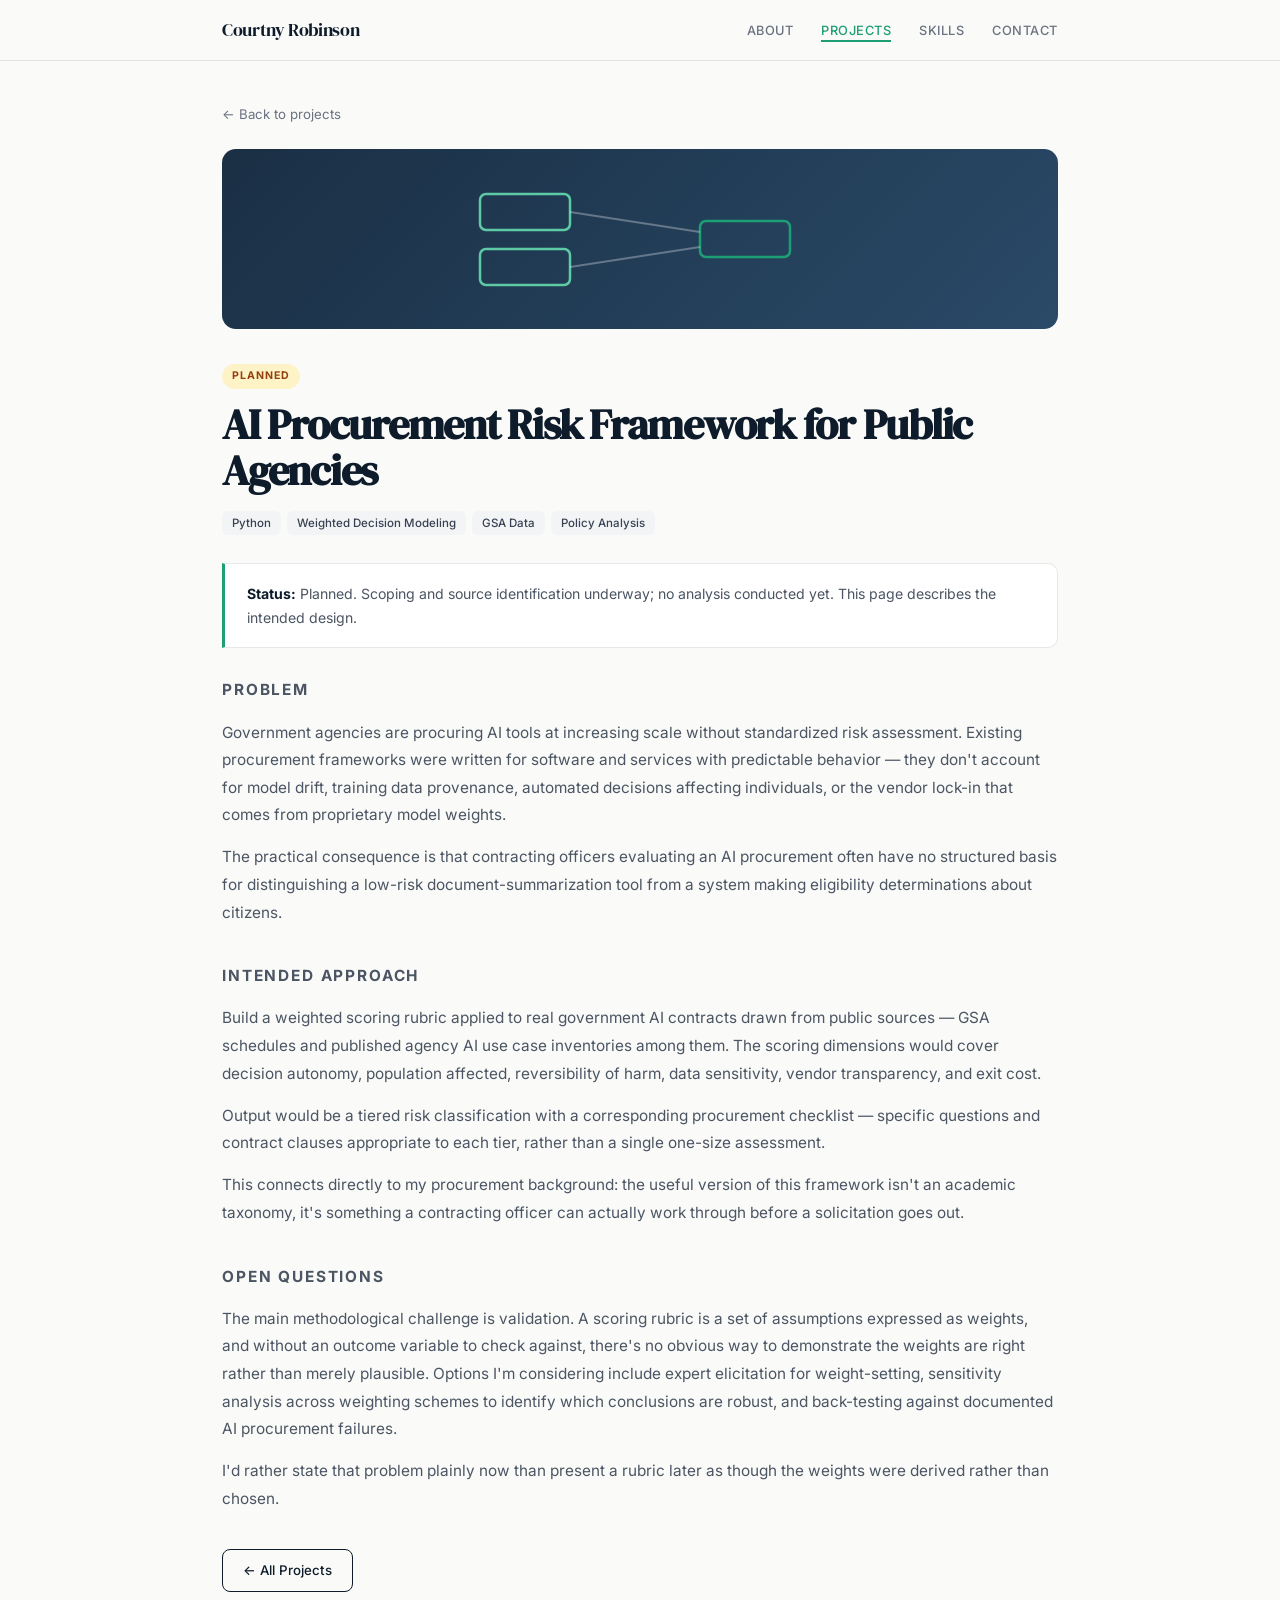
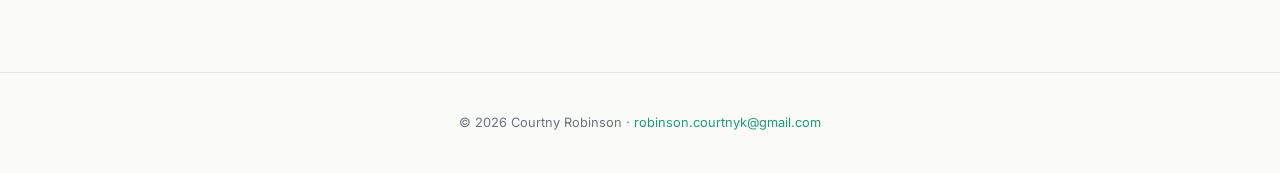
==== projects/ai-procurement-risk.html @ af037c47 "Rename ai-procurement-risk.html to projects/ai-procurement-risk.html" ====
<!DOCTYPE html>
<html lang="en">
<head>
<meta charset="UTF-8">
<meta name="viewport" content="width=device-width, initial-scale=1.0">
<title>AI Procurement Risk Framework — Courtny Robinson</title>
<link rel="preconnect" href="https://fonts.googleapis.com">
<link href="https://fonts.googleapis.com/css2?family=DM+Serif+Display&family=Inter:wght@300;400;500;600;700&display=swap" rel="stylesheet">
<link rel="stylesheet" href="../assets/style.css">
</head>
<body>

<nav>
  <div class="nav-inner">
    <a href="../index.html" class="nav-logo">Courtny Robinson</a>
    <button class="nav-toggle" aria-label="Toggle navigation">☰</button>
    <ul class="nav-links">
      <li><a href="../index.html#about">About</a></li>
      <li><a href="../index.html#projects" class="active">Projects</a></li>
      <li><a href="../index.html#skills">Skills</a></li>
      <li><a href="../index.html#contact">Contact</a></li>
    </ul>
  </div>
</nav>

<div class="wrap">
  <section style="padding-top:2.5rem">
    <a href="../index.html#projects" class="back-link">← Back to projects</a>

    <div class="detail-banner thumb-research">
      <svg viewBox="0 0 500 180" width="100%" height="180" preserveAspectRatio="xMidYMid meet">
        <rect x="90" y="45" width="90" height="36" rx="6" fill="none" stroke="#5DCAA5" stroke-width="2.5"/>
        <rect x="90" y="100" width="90" height="36" rx="6" fill="none" stroke="#5DCAA5" stroke-width="2.5"/>
        <rect x="310" y="72" width="90" height="36" rx="6" fill="none" stroke="#1D9E75" stroke-width="2.5"/>
        <line x1="180" y1="63" x2="310" y2="83" stroke="rgba(255,255,255,.3)" stroke-width="2"/>
        <line x1="180" y1="118" x2="310" y2="98" stroke="rgba(255,255,255,.3)" stroke-width="2"/>
      </svg>
    </div>

    <span class="tag tag-progress">Planned</span>
    <h1 style="font-size:clamp(1.8rem,4.5vw,2.6rem)">AI Procurement Risk Framework for Public Agencies</h1>
    <div class="chips" style="margin:1rem 0 1.5rem">
      <span class="chip">Python</span><span class="chip">Weighted Decision Modeling</span>
      <span class="chip">GSA Data</span><span class="chip">Policy Analysis</span>
    </div>

    <div class="callout">
      <strong>Status:</strong> Planned. Scoping and source identification underway; no analysis
      conducted yet. This page describes the intended design.
    </div>

    <div class="pps-block">
      <p class="pps-label">Problem</p>
      <p>
        Government agencies are procuring AI tools at increasing scale without standardized risk
        assessment. Existing procurement frameworks were written for software and services with
        predictable behavior — they don't account for model drift, training data provenance, automated
        decisions affecting individuals, or the vendor lock-in that comes from proprietary model
        weights.
      </p>
      <p>
        The practical consequence is that contracting officers evaluating an AI procurement often have
        no structured basis for distinguishing a low-risk document-summarization tool from a system
        making eligibility determinations about citizens.
      </p>
    </div>

    <div class="pps-block">
      <p class="pps-label">Intended approach</p>
      <p>
        Build a weighted scoring rubric applied to real government AI contracts drawn from public
        sources — GSA schedules and published agency AI use case inventories among them. The scoring
        dimensions would cover decision autonomy, population affected, reversibility of harm, data
        sensitivity, vendor transparency, and exit cost.
      </p>
      <p>
        Output would be a tiered risk classification with a corresponding procurement checklist —
        specific questions and contract clauses appropriate to each tier, rather than a single
        one-size assessment.
      </p>
      <p>
        This connects directly to my procurement background: the useful version of this framework isn't
        an academic taxonomy, it's something a contracting officer can actually work through before a
        solicitation goes out.
      </p>
    </div>

    <div class="pps-block">
      <p class="pps-label">Open questions</p>
      <p>
        The main methodological challenge is validation. A scoring rubric is a set of assumptions
        expressed as weights, and without an outcome variable to check against, there's no obvious way
        to demonstrate the weights are right rather than merely plausible. Options I'm considering
        include expert elicitation for weight-setting, sensitivity analysis across weighting schemes to
        identify which conclusions are robust, and back-testing against documented AI procurement
        failures.
      </p>
      <p>
        I'd rather state that problem plainly now than present a rubric later as though the weights
        were derived rather than chosen.
      </p>
    </div>

    <div class="btn-row" style="margin-top:2rem">
      <a href="../index.html#projects" class="btn btn-ghost">← All Projects</a>
    </div>
  </section>
</div>

<footer>
  © 2026 Courtny Robinson · <a href="mailto:robinson.courtnyk@gmail.com">robinson.courtnyk@gmail.com</a>
</footer>

<script src="../assets/main.js"></script>
</body>
</html>
---- assets/style.css ----
/* ============================================================
   Courtny Robinson — Portfolio
   Shared stylesheet
   ============================================================ */

*, *::before, *::after { box-sizing: border-box; margin: 0; padding: 0; }

:root {
  --navy: #0D1B2A;
  --navy-soft: #1c3350;
  --teal: #1D9E75;
  --teal-dark: #0F6E56;
  --teal-light: #E1F5EE;
  --cream: #FAFAF8;
  --muted: #6B7280;
  --text: #1a1a1a;
  --text-soft: #4B5563;
  --border: rgba(0,0,0,0.09);
  --chip-bg: #F3F4F6;
}

html { scroll-behavior: smooth; }

body {
  font-family: 'Inter', -apple-system, BlinkMacSystemFont, sans-serif;
  background: var(--cream);
  color: var(--text);
  line-height: 1.6;
  -webkit-font-smoothing: antialiased;
}

/* ---------- Layout ---------- */
.wrap { max-width: 900px; margin: 0 auto; padding: 0 2rem; }
section { padding: 5rem 0; }
.divider { height: 1px; background: var(--border); max-width: 900px; margin: 0 auto; }

/* ---------- Nav ---------- */
nav {
  position: sticky; top: 0; z-index: 100;
  background: rgba(250,250,248,0.93);
  backdrop-filter: blur(10px);
  border-bottom: 1px solid var(--border);
}
.nav-inner {
  max-width: 900px; margin: 0 auto; padding: 0 2rem; height: 60px;
  display: flex; justify-content: space-between; align-items: center;
}
.nav-logo {
  font-family: 'DM Serif Display', Georgia, serif;
  font-size: 1.1rem; color: var(--navy); letter-spacing: -0.02em;
  text-decoration: none;
}
.nav-links { display: flex; gap: 1.75rem; list-style: none; }
.nav-links a {
  font-size: 0.8rem; font-weight: 500; color: var(--muted);
  text-decoration: none; letter-spacing: 0.04em; text-transform: uppercase;
  transition: color 0.2s; padding-bottom: 2px;
}
.nav-links a:hover, .nav-links a.active { color: var(--teal); }
.nav-links a.active { border-bottom: 2px solid var(--teal); }

.nav-toggle {
  display: none; background: none; border: none; cursor: pointer;
  font-size: 1.4rem; color: var(--navy);
}

/* ---------- Typography ---------- */
h1 {
  font-family: 'DM Serif Display', Georgia, serif;
  font-size: clamp(2.2rem, 5.5vw, 3.5rem);
  line-height: 1.1; color: var(--navy);
  letter-spacing: -0.03em; margin-bottom: 1.1rem;
}
h2 {
  font-family: 'DM Serif Display', Georgia, serif;
  font-size: clamp(1.6rem, 3.5vw, 2.1rem);
  color: var(--navy); letter-spacing: -0.02em; margin-bottom: 2rem;
}
h3 {
  font-family: 'DM Serif Display', Georgia, serif;
  font-size: 1.25rem; color: var(--navy);
  letter-spacing: -0.01em; margin-bottom: 0.6rem;
}
.eyebrow {
  font-size: 0.72rem; font-weight: 600; letter-spacing: 0.12em;
  text-transform: uppercase; color: var(--teal); margin-bottom: 0.8rem;
}
.lede { font-size: 1.05rem; color: var(--muted); line-height: 1.7; max-width: 560px; }

/* ---------- Hero ---------- */
#hero {
  padding-top: 5.5rem; padding-bottom: 4rem;
  display: grid; grid-template-columns: 1fr auto;
  align-items: start; gap: 3rem;
}
.avatar {
  width: 140px; height: 140px; border-radius: 50%;
  background: linear-gradient(135deg, var(--teal) 0%, var(--teal-dark) 100%);
  display: flex; align-items: center; justify-content: center;
  font-family: 'DM Serif Display', Georgia, serif;
  font-size: 2.8rem; color: #fff; flex-shrink: 0;
  box-shadow: 0 8px 32px rgba(29,158,117,0.25);
}

/* ---------- Badges & chips ---------- */
.badge-row { display: flex; flex-wrap: wrap; gap: 8px; margin: 1.75rem 0; }
.badge {
  font-size: 0.7rem; font-weight: 600; letter-spacing: 0.06em;
  text-transform: uppercase; padding: 5px 12px; border-radius: 100px;
  background: var(--teal-light); color: var(--teal-dark);
}
.chips { display: flex; flex-wrap: wrap; gap: 6px; }
.chip {
  font-size: 0.72rem; font-weight: 500; padding: 3px 10px;
  border-radius: 6px; background: var(--chip-bg); color: #374151;
}
.tag {
  font-size: 0.66rem; font-weight: 700; letter-spacing: 0.1em;
  text-transform: uppercase; color: var(--teal-dark);
  background: var(--teal-light); padding: 4px 10px;
  border-radius: 100px; display: inline-block; margin-bottom: 0.8rem;
}
.tag-progress { background: #FEF3C7; color: #92400E; }

/* ---------- Buttons ---------- */
.btn-row { display: flex; gap: 10px; flex-wrap: wrap; }
.btn {
  font-size: 0.83rem; font-weight: 600; padding: 10px 20px;
  border-radius: 8px; text-decoration: none; cursor: pointer;
  display: inline-flex; align-items: center; gap: 6px;
  transition: all 0.2s; border: 1.5px solid transparent;
}
.btn-primary { background: var(--navy); color: #fff; }
.btn-primary:hover { background: var(--navy-soft); }
.btn-outline {
  background: transparent; color: var(--teal);
  border-color: var(--teal); font-weight: 500;
}
.btn-outline:hover { background: var(--teal); color: #fff; }
.btn-ghost {
  background: transparent; color: var(--navy); border-color: var(--navy);
  font-weight: 500;
}
.btn-ghost:hover { background: var(--navy); color: #fff; }

/* ---------- Cards ---------- */
.card {
  background: #fff; border: 1px solid var(--border);
  border-radius: 14px; overflow: hidden;
  transition: box-shadow 0.2s, transform 0.2s;
}
.card:hover { box-shadow: 0 10px 34px rgba(0,0,0,0.08); transform: translateY(-2px); }
.card-body { padding: 1.5rem 1.75rem 1.75rem; }
.card-body p { font-size: 0.9rem; line-height: 1.7; color: var(--text-soft); margin-bottom: 1rem; }

.thumb { height: 130px; position: relative; }
.thumb-evm { background: linear-gradient(135deg, var(--navy) 0%, var(--navy-soft) 100%); }
.thumb-proc { background: linear-gradient(135deg, var(--navy) 0%, #14405e 100%); }
.thumb-research { background: linear-gradient(135deg, #1a2f44 0%, #2a4a68 100%); }

/* ---------- Grids ---------- */
.grid-2 { display: grid; grid-template-columns: 1fr 1fr; gap: 1.5rem; }
.grid-auto { display: grid; grid-template-columns: repeat(auto-fit, minmax(220px,1fr)); gap: 1.25rem; }

.group-label {
  font-size: 0.7rem; font-weight: 700; letter-spacing: 0.12em;
  text-transform: uppercase; color: var(--muted);
  margin: 2.5rem 0 1.25rem; padding-bottom: 0.5rem;
  border-bottom: 1px solid var(--border);
}
.group-label:first-of-type { margin-top: 0; }

/* ---------- About ---------- */
.about-text { font-size: 1.02rem; line-height: 1.85; color: var(--text-soft); max-width: 680px; }
.about-text p { margin-bottom: 1rem; }

.value-item {
  background: #fff; border: 1px solid var(--border);
  border-left: 3px solid var(--teal);
  border-radius: 0 10px 10px 0; padding: 1rem 1.25rem;
}
.value-item strong { display: block; color: var(--navy); font-size: 0.92rem; margin-bottom: 0.25rem; }
.value-item span { font-size: 0.84rem; color: var(--muted); line-height: 1.6; }

/* ---------- Skills ---------- */
.skill-group {
  background: #fff; border: 1px solid var(--border);
  border-radius: 12px; padding: 1.25rem 1.5rem;
}
.skill-group-title {
  font-size: 0.7rem; font-weight: 700; letter-spacing: 0.1em;
  text-transform: uppercase; color: var(--teal); margin-bottom: 0.9rem;
}
.skill-list { list-style: none; }
.skill-list li {
  font-size: 0.87rem; color: var(--text-soft); padding: 5px 0;
  border-bottom: 1px solid var(--border);
  display: flex; align-items: center; gap: 8px;
}
.skill-list li:last-child { border-bottom: none; }
.dot { width: 6px; height: 6px; border-radius: 50%; background: var(--teal); flex-shrink: 0; }

/* ---------- Contact ---------- */
.contact-link {
  display: flex; align-items: center; gap: 12px;
  font-size: 0.88rem; color: var(--navy); text-decoration: none;
  padding: 11px 15px; border-radius: 10px; background: #fff;
  border: 1px solid var(--border); transition: all 0.2s; margin-bottom: 10px;
}
.contact-link:hover { border-color: var(--teal); color: var(--teal); }
.contact-icon {
  width: 32px; height: 32px; border-radius: 8px; background: var(--teal-light);
  display: flex; align-items: center; justify-content: center;
  font-size: 15px; flex-shrink: 0; color: var(--teal-dark); font-weight: 600;
}

.cert-block {
  background: #fff; border: 1px solid var(--border);
  border-radius: 14px; padding: 1.5rem;
}
.cert-item {
  display: flex; align-items: flex-start; gap: 10px;
  padding: 8px 0; border-bottom: 1px solid var(--border);
  font-size: 0.85rem; color: var(--text-soft); line-height: 1.45;
}
.cert-item:last-child { border-bottom: none; }
.check {
  width: 19px; height: 19px; border-radius: 50%;
  background: var(--teal-light); color: var(--teal-dark);
  display: flex; align-items: center; justify-content: center;
  font-size: 10px; font-weight: 700; flex-shrink: 0; margin-top: 2px;
}

/* ---------- Project detail pages ---------- */
.detail-banner {
  height: 180px; border-radius: 14px; margin-bottom: 2rem;
  display: flex; align-items: center; justify-content: center;
}
.pps-block { margin-bottom: 2.25rem; }
.pps-label {
  font-size: 0.7rem; font-weight: 700; letter-spacing: 0.12em;
  text-transform: uppercase; color: var(--teal); margin-bottom: 0.6rem;
}
.pps-block p { font-size: 0.96rem; line-height: 1.8; color: var(--text-soft); margin-bottom: 0.9rem; }
.back-link {
  font-size: 0.83rem; color: var(--muted); text-decoration: none;
  display: inline-flex; align-items: center; gap: 5px; margin-bottom: 1.5rem;
}
.back-link:hover { color: var(--teal); }

.callout {
  background: #fff; border: 1px solid var(--border);
  border-left: 3px solid var(--teal); border-radius: 0 10px 10px 0;
  padding: 1.1rem 1.35rem; font-size: 0.88rem;
  color: var(--text-soft); line-height: 1.7; margin: 1.75rem 0;
}
.callout strong { color: var(--navy); }
.callout-warn { border-left-color: #F59E0B; }

/* ---------- Footer ---------- */
footer {
  border-top: 1px solid var(--border); padding: 2.5rem 2rem;
  text-align: center; font-size: 0.8rem; color: var(--muted);
}
footer a { color: var(--teal); text-decoration: none; }
footer a:hover { text-decoration: underline; }

/* ---------- Scroll reveal ---------- */
.reveal { opacity: 0; transform: translateY(18px); transition: opacity .6s ease, transform .6s ease; }
.reveal.visible { opacity: 1; transform: none; }
@media (prefers-reduced-motion: reduce) {
  .reveal { opacity: 1; transform: none; transition: none; }
  html { scroll-behavior: auto; }
}

/* ---------- Responsive ---------- */
@media (max-width: 720px) {
  .wrap { padding: 0 1.25rem; }
  .nav-inner { padding: 0 1.25rem; }
  section { padding: 3.25rem 0; }
  #hero { grid-template-columns: 1fr; padding-top: 3rem; }
  .avatar { width: 88px; height: 88px; font-size: 1.9rem; }
  .grid-2 { grid-template-columns: 1fr; }
  .nav-links {
    display: none; position: absolute; top: 60px; left: 0; right: 0;
    background: var(--cream); flex-direction: column; gap: 0;
    padding: 0.5rem 1.25rem 1rem; border-bottom: 1px solid var(--border);
  }
  .nav-links.open { display: flex; }
  .nav-links li { padding: 0.6rem 0; }
  .nav-toggle { display: block; }
  .btn-row .btn { flex: 1; justify-content: center; }
}
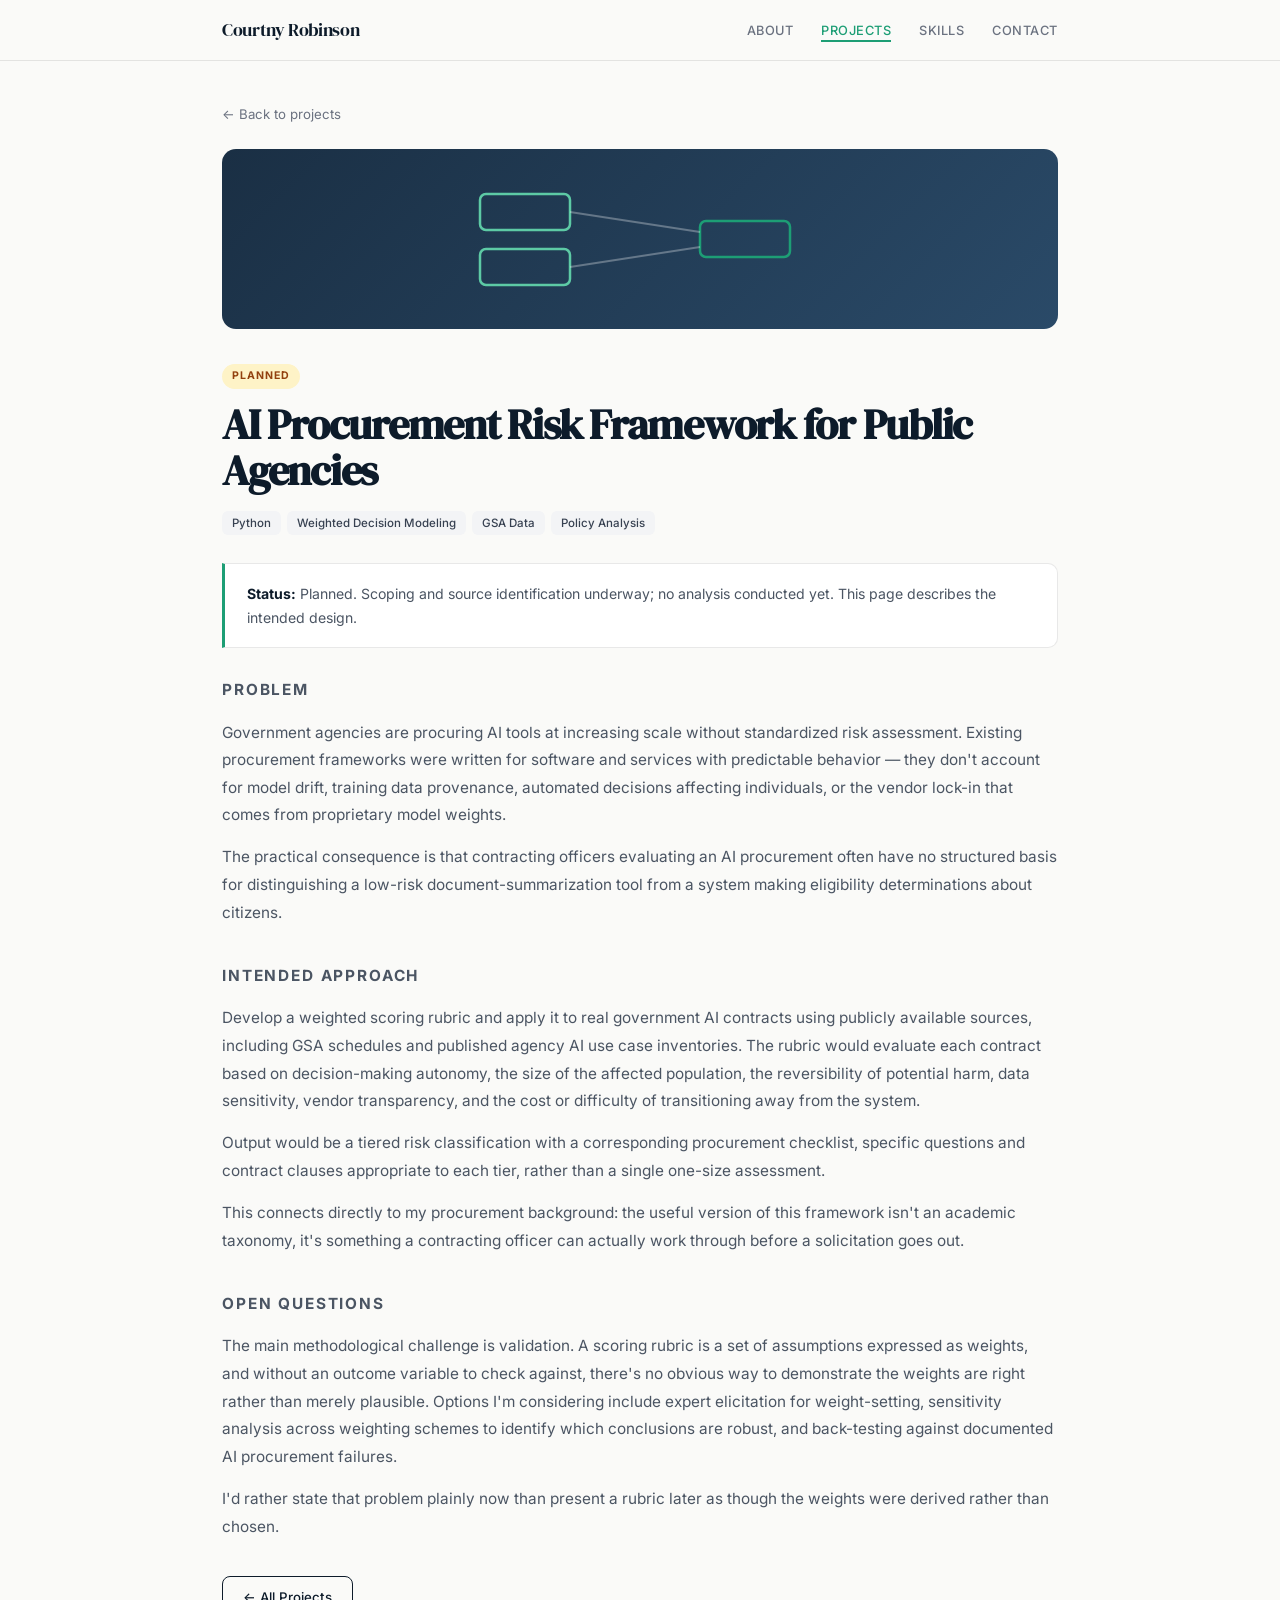
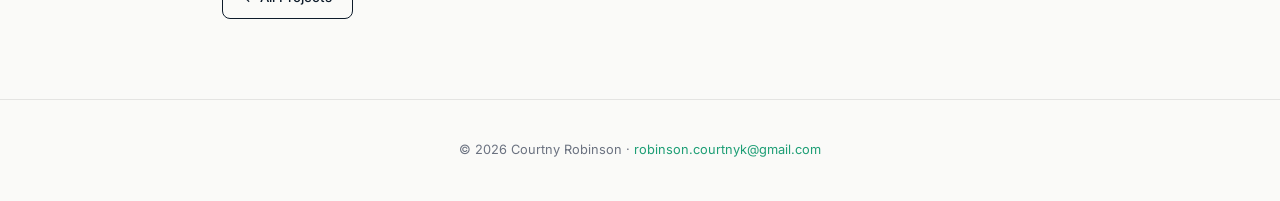
==== commit a4cd1826: "Update ai-procurement-risk.html" ====
--- a/projects/ai-procurement-risk.html
+++ b/projects/ai-procurement-risk.html
@@ -68,13 +68,15 @@
     <div class="pps-block">
       <p class="pps-label">Intended approach</p>
       <p>
-        Build a weighted scoring rubric applied to real government AI contracts drawn from public
-        sources — GSA schedules and published agency AI use case inventories among them. The scoring
-        dimensions would cover decision autonomy, population affected, reversibility of harm, data
-        sensitivity, vendor transparency, and exit cost.
+        Develop a weighted scoring rubric and apply it to real government AI contracts using publicly 
+        available sources, including GSA schedules and published agency AI use case inventories. The 
+        rubric would evaluate each contract based on decision-making autonomy, the size of the affected 
+        population, the reversibility of potential harm, data sensitivity, vendor transparency, and the 
+        cost or difficulty of transitioning away from the system.
+
       </p>
       <p>
-        Output would be a tiered risk classification with a corresponding procurement checklist —
+        Output would be a tiered risk classification with a corresponding procurement checklist,
         specific questions and contract clauses appropriate to each tier, rather than a single
         one-size assessment.
       </p>
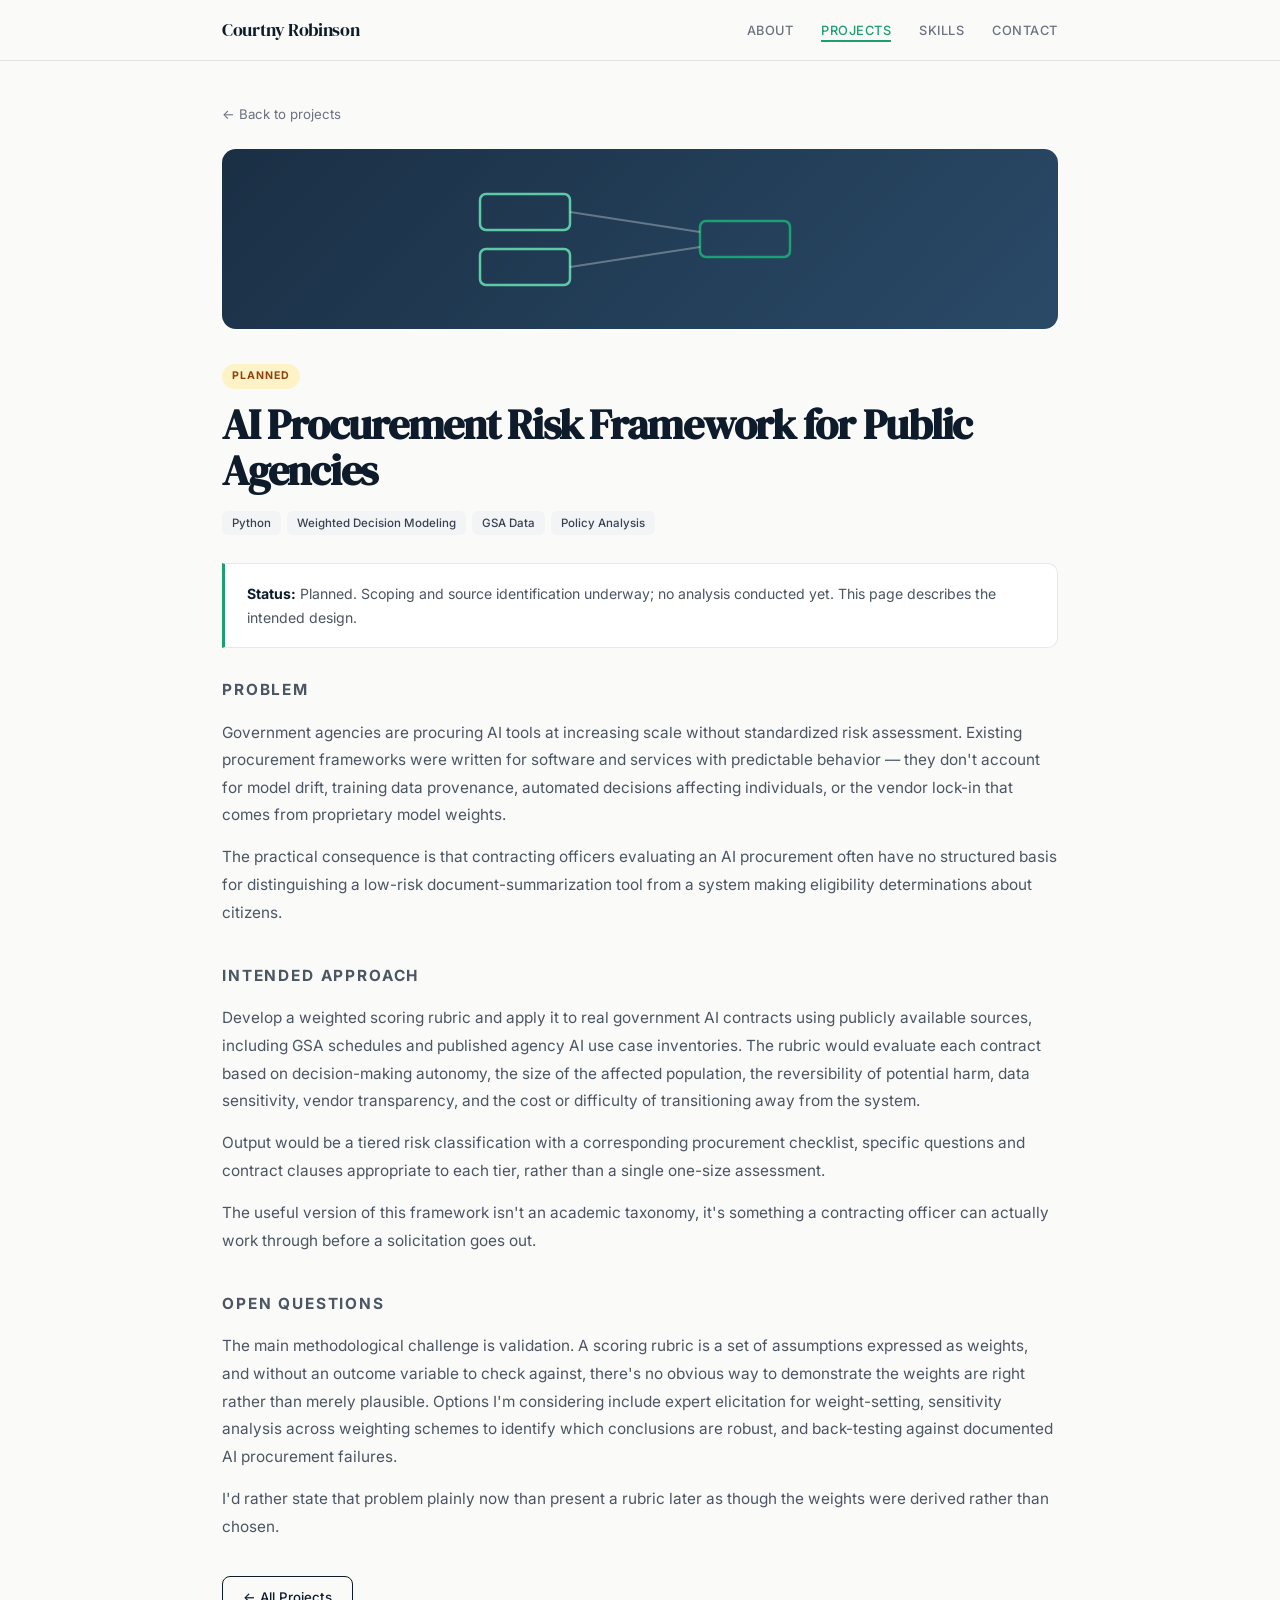
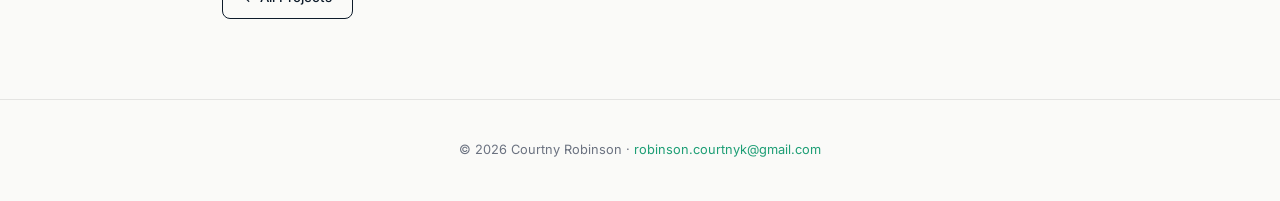
==== commit 27e02259: "Update ai-procurement-risk.html" ====
--- a/projects/ai-procurement-risk.html
+++ b/projects/ai-procurement-risk.html
@@ -81,9 +81,8 @@
         one-size assessment.
       </p>
       <p>
-        This connects directly to my procurement background: the useful version of this framework isn't
-        an academic taxonomy, it's something a contracting officer can actually work through before a
-        solicitation goes out.
+        The useful version of this framework isn't an academic taxonomy, it's something a contracting 
+        officer can actually work through before a solicitation goes out.
       </p>
     </div>
 
